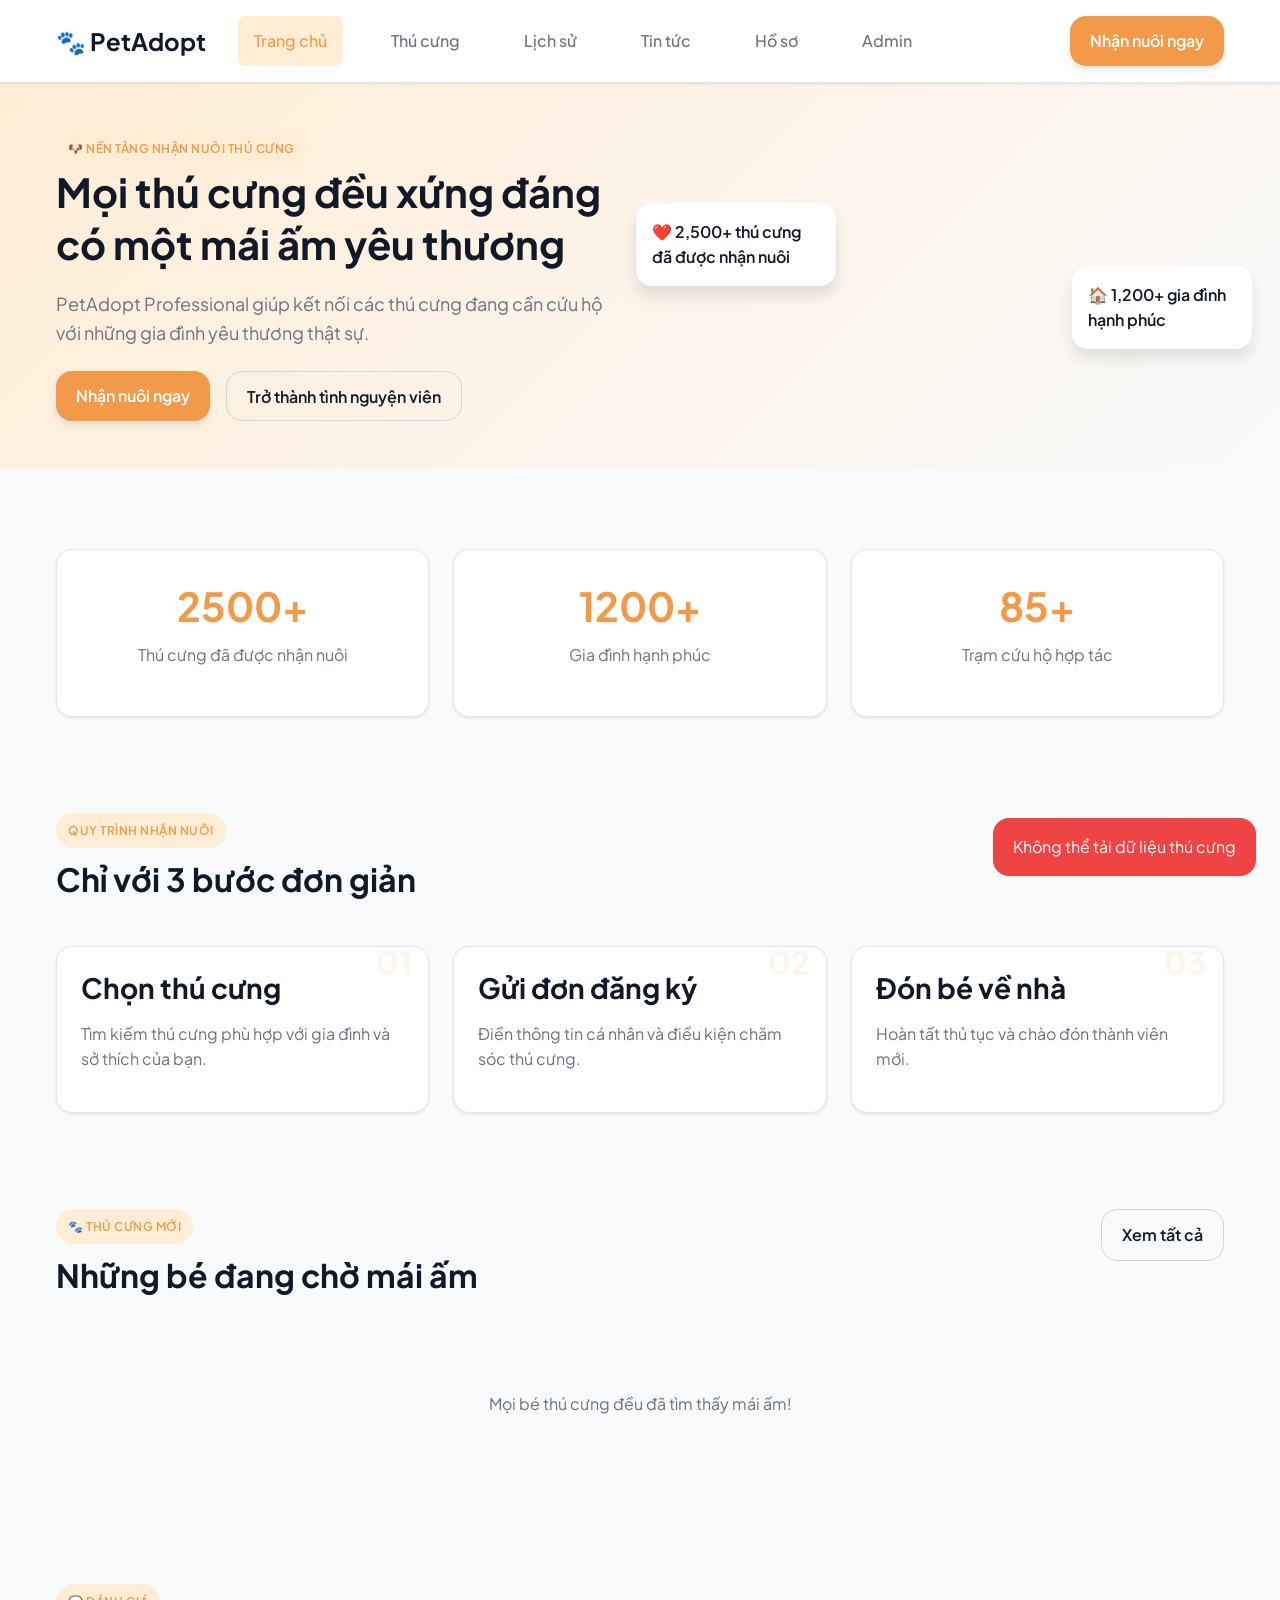
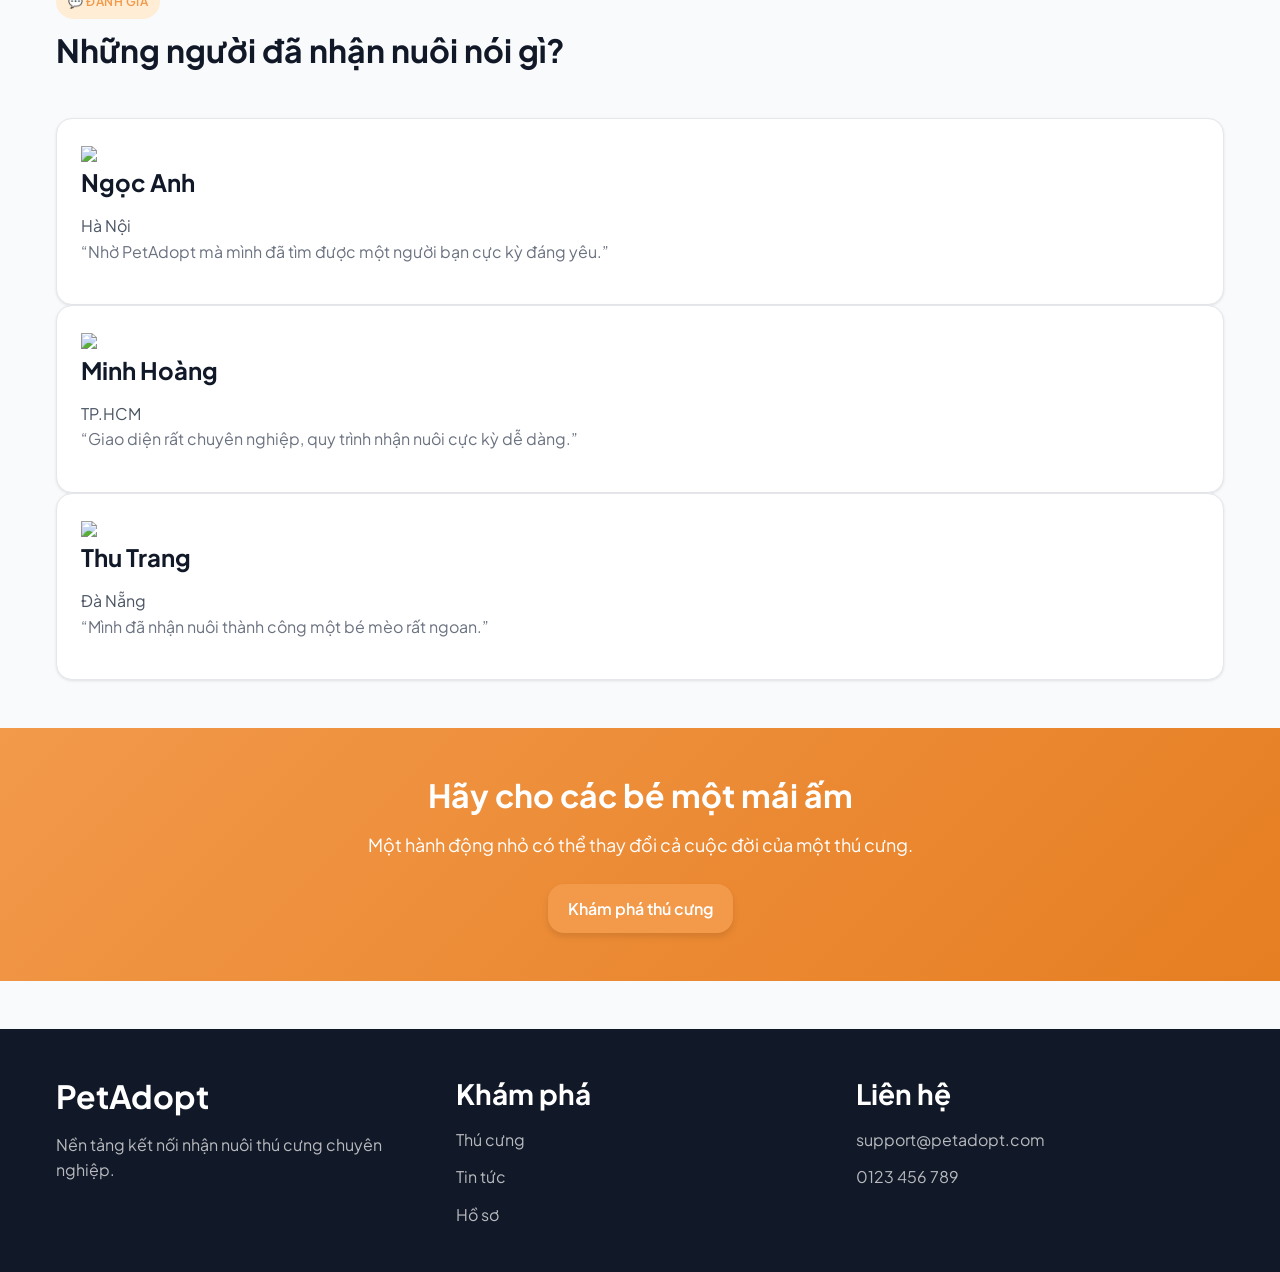
==== index.html @ 985ed557 "Thêm các file HTML và JS mới cho dự án" ====
<!-- index.html -->

<!DOCTYPE html>
<html lang="vi">

<head>

  <meta charset="UTF-8">

  <meta
    name="viewport"
    content="width=device-width, initial-scale=1.0">

  <title>
    PetAdopt Professional
  </title>

  <!-- FONT -->

  <link rel="preconnect"
    href="https://fonts.googleapis.com">

  <link
    href="https://fonts.googleapis.com/css2?family=Plus+Jakarta+Sans:wght@200;300;400;500;600;700;800&display=swap"
    rel="stylesheet">

  <!-- CSS -->

  <link
    rel="stylesheet"
    href="css/style.css">

</head>

<body>

  <!-- NAVBAR -->

  <header class="navbar">

    <div class="container nav-wrapper">

      <!-- LOGO -->

      <a
        href="index.html"
        class="logo">

        🐾 PetAdopt

      </a>

      <!-- MENU -->

      <nav>

        <a
          href="index.html"
          class="active">

          Trang chủ

        </a>

        <a href="pets.html">
          Thú cưng
        </a>

        <a href="history.html">
          Lịch sử
        </a>

        <a href="blog.html">
          Tin tức
        </a>

        <a href="profile.html">
          Hồ sơ
        </a>

        <a href="admin.html">Admin</a>
      </nav>

      <!-- BUTTON -->

      <a
        href="pets.html"
        class="btn btn-primary">

        Nhận nuôi ngay

      </a>

    </div>

  </header>

  <!-- HERO -->

  <section class="hero">

    <div class="container hero-wrapper">

      <!-- LEFT -->

      <div class="hero-content">

        <span class="badge">

          🐶 Nền tảng nhận nuôi thú cưng

        </span>

        <h1>

          Mọi thú cưng đều xứng đáng
          có một mái ấm yêu thương

        </h1>

        <p>

          PetAdopt Professional giúp kết nối
          các thú cưng đang cần cứu hộ
          với những gia đình yêu thương thật sự.

        </p>

        <!-- BUTTONS -->

        <div class="hero-buttons">

          <a
            href="pets.html"
            class="btn btn-primary">

            Nhận nuôi ngay

          </a>

          <button class="btn btn-outline">

            Trở thành tình nguyện viên

          </button>

        </div>

      </div>

      <!-- RIGHT -->

      <div class="hero-image">

        <img
          src="https://images.unsplash.com/photo-1517849845537-4d257902454a">

        <!-- FLOATING CARD -->

        <div class="floating-card float-1">

          ❤️ 2,500+ thú cưng
          đã được nhận nuôi

        </div>

        <div class="floating-card float-2">

          🏠 1,200+ gia đình hạnh phúc

        </div>

      </div>

    </div>

  </section>

  <!-- STATS -->

  <section class="section">

    <div class="container">

      <div class="stats-grid">

        <!-- CARD -->

        <div class="card stat-card">

          <h2>2500+</h2>

          <p>
            Thú cưng đã được nhận nuôi
          </p>

        </div>

        <!-- CARD -->

        <div class="card stat-card">

          <h2>1200+</h2>

          <p>
            Gia đình hạnh phúc
          </p>

        </div>

        <!-- CARD -->

        <div class="card stat-card">

          <h2>85+</h2>

          <p>
            Trạm cứu hộ hợp tác
          </p>

        </div>

      </div>

    </div>

  </section>

  <!-- PROCESS -->

  <section class="section">

    <div class="container">

      <!-- HEADING -->

      <div class="section-heading">

        <div>

          <span class="badge">

            Quy trình nhận nuôi

          </span>

          <h2 class="section-title">

            Chỉ với 3 bước đơn giản

          </h2>

        </div>

      </div>

      <!-- STEPS -->

      <div class="steps-grid">

        <!-- STEP -->

        <div class="card step-card">

          <div class="step-number">

            01

          </div>

          <h3>

            Chọn thú cưng

          </h3>

          <p>

            Tìm kiếm thú cưng phù hợp
            với gia đình và sở thích của bạn.

          </p>

        </div>

        <!-- STEP -->

        <div class="card step-card">

          <div class="step-number">

            02

          </div>

          <h3>

            Gửi đơn đăng ký

          </h3>

          <p>

            Điền thông tin cá nhân và
            điều kiện chăm sóc thú cưng.

          </p>

        </div>

        <!-- STEP -->

        <div class="card step-card">

          <div class="step-number">

            03

          </div>

          <h3>

            Đón bé về nhà

          </h3>

          <p>

            Hoàn tất thủ tục và
            chào đón thành viên mới.

          </p>

        </div>

      </div>

    </div>

  </section>

  <!-- NEW PETS -->

  <section class="section">

    <div class="container">

      <!-- HEADER -->

      <div class="section-heading">

        <div>

          <span class="badge">

            🐾 Thú cưng mới

          </span>

          <h2 class="section-title">

            Những bé đang chờ mái ấm

          </h2>

        </div>

        <a
          href="pets.html"
          class="btn btn-outline">

          Xem tất cả

        </a>

      </div>

      <!-- PETS GRID -->

      <div
        class="pets-grid"
        id="homePets">

        <!-- API RENDER -->

      </div>

    </div>

  </section>

  <!-- TESTIMONIAL -->

  <section class="section">

    <div class="container">

      <!-- TITLE -->

      <div class="section-heading">

        <div>

          <span class="badge">

            💬 Đánh giá

          </span>

          <h2 class="section-title">

            Những người đã nhận nuôi nói gì?

          </h2>

        </div>

      </div>

      <!-- GRID -->

      <div class="testimonial-grid">

        <!-- CARD -->

        <div class="card testimonial-card">

          <div class="testimonial-user">

            <img
              src="https://randomuser.me/api/portraits/women/44.jpg">

            <div>

              <h4>
                Ngọc Anh
              </h4>

              <span>
                Hà Nội
              </span>

            </div>

          </div>

          <p>

            “Nhờ PetAdopt mà mình đã tìm được
            một người bạn cực kỳ đáng yêu.”

          </p>

        </div>

        <!-- CARD -->

        <div class="card testimonial-card">

          <div class="testimonial-user">

            <img
              src="https://randomuser.me/api/portraits/men/31.jpg">

            <div>

              <h4>
                Minh Hoàng
              </h4>

              <span>
                TP.HCM
              </span>

            </div>

          </div>

          <p>

            “Giao diện rất chuyên nghiệp,
            quy trình nhận nuôi cực kỳ dễ dàng.”

          </p>

        </div>

        <!-- CARD -->

        <div class="card testimonial-card">

          <div class="testimonial-user">

            <img
              src="https://randomuser.me/api/portraits/women/68.jpg">

            <div>

              <h4>
                Thu Trang
              </h4>

              <span>
                Đà Nẵng
              </span>

            </div>

          </div>

          <p>

            “Mình đã nhận nuôi thành công
            một bé mèo rất ngoan.”

          </p>

        </div>

      </div>

    </div>

  </section>

  <!-- CTA -->

  <section class="cta-section">

    <div class="container cta-wrapper">

      <h2>

        Hãy cho các bé một mái ấm

      </h2>

      <p>

        Một hành động nhỏ có thể thay đổi
        cả cuộc đời của một thú cưng.

      </p>

      <a
        href="pets.html"
        class="btn btn-primary">

        Khám phá thú cưng

      </a>

    </div>

  </section>

  <!-- FOOTER -->

  <footer class="footer">

    <div class="container footer-grid">

      <!-- ABOUT -->

      <div>

        <h2>
          PetAdopt
        </h2>

        <p>

          Nền tảng kết nối nhận nuôi
          thú cưng chuyên nghiệp.

        </p>

      </div>

      <!-- LINKS -->

      <div>

        <h3>
          Khám phá
        </h3>

        <a href="pets.html">
          Thú cưng
        </a>

        <a href="blog.html">
          Tin tức
        </a>

        <a href="profile.html">
          Hồ sơ
        </a>

      </div>

      <!-- CONTACT -->

      <div>

        <h3>
          Liên hệ
        </h3>

        <p>
          support@petadopt.com
        </p>

        <p>
          0123 456 789
        </p>

      </div>

    </div>

  </footer>

  <!-- TOAST -->

  <div class="toast"></div>

  <!-- ADMIN MODAL -->

  <div
    class="modal"
    id="adminModal">

    <div class="modal-overlay"></div>

    <div class="modal-content small-modal">

      <!-- CLOSE -->

      <button class="modal-close">

        ✕

      </button>

      <h2>

        Đăng nhập quản trị

      </h2>

      <p class="admin-note-text">

        Tài khoản:
        <b>admin</b>

        <br>

        Mật khẩu:
        nhập bất kỳ

      </p>

      <!-- FORM -->

      <form id="adminLoginForm">

        <div class="input-group">

          <label>

            Tài khoản

          </label>

          <input
            type="text"
            id="adminUsername"
            placeholder="Nhập tài khoản">

        </div>

        <div class="input-group">

          <label>

            Mật khẩu

          </label>

          <input
            type="password"
            id="adminPassword"
            placeholder="Nhập mật khẩu">

        </div>

        <button
          type="submit"
          class="btn btn-primary">

          Đăng nhập Admin

        </button>

      </form>

    </div>

  </div>

  <!-- JS -->

  <script src="js/app.js"></script>

</body>

</html>
---- css/style.css ----
/* ================================================
   PETADOPT PROFESSIONAL - COMPLETE CSS
   Design System: "Warm Hearts & Paws"
   ================================================ */

:root {
  /* COLORS */
  --primary: #f2994a;
  --primary-dark: #e67e22;
  --primary-light: #ffedd5;
  --success: #10b981;
  --warning: #f59e0b;
  --danger: #ef4444;
  --dark: #111827;
  --gray-600: #4b5563;
  --gray-500: #6b7280;
  --gray-400: #9ca3af;
  --gray-300: #d1d5db;
  --gray-200: #e5e7eb;
  --gray-100: #f3f4f6;
  --light: #f9fafb;
  --white: #ffffff;

  /* TYPOGRAPHY */
  --font: 'Plus Jakarta Sans', -apple-system, sans-serif;
  --fs-xs: 12px;
  --fs-sm: 14px;
  --fs-base: 16px;
  --fs-lg: 18px;
  --fs-xl: 20px;
  --fs-2xl: 24px;
  --fs-3xl: 28px;
  --fs-4xl: 32px;
  --fs-5xl: 40px;

  /* SPACING */
  --space-xs: 4px;
  --space-sm: 8px;
  --space-md: 12px;
  --space-lg: 16px;
  --space-xl: 20px;
  --space-2xl: 24px;
  --space-3xl: 32px;
  --space-4xl: 40px;
  --space-5xl: 48px;

  /* RADIUS & SHADOW */
  --radius-sm: 8px;
  --radius-md: 12px;
  --radius-lg: 16px;
  --radius-xl: 20px;
  --shadow-sm: 0 1px 3px rgba(0, 0, 0, 0.1);
  --shadow-md: 0 4px 6px rgba(0, 0, 0, 0.1);
  --shadow-lg: 0 10px 15px rgba(0, 0, 0, 0.1);

  /* DURATION */
  --duration-fast: 150ms;
  --duration-base: 300ms;
  --duration-slow: 500ms;
}

* {
  margin: 0;
  padding: 0;
  box-sizing: border-box;
}

html {
  scroll-behavior: smooth;
  -webkit-font-smoothing: antialiased;
}

body {
  font-family: var(--font);
  font-size: var(--fs-base);
  line-height: 1.6;
  color: var(--gray-600);
  background: var(--light);
}

/* ================================================
   CONTAINER & LAYOUT
   ================================================ */

.container {
  width: 100%;
  max-width: 1200px;
  margin: 0 auto;
  padding: 0 var(--space-lg);
}

.section {
  padding: var(--space-5xl) 0;
}

.section.pt-0 {
  padding-top: 0;
}

/* ================================================
   TYPOGRAPHY
   ================================================ */

h1, h2, h3, h4, h5, h6 {
  font-weight: 700;
  line-height: 1.2;
  margin-bottom: var(--space-lg);
  color: var(--dark);
}

h1 { font-size: var(--fs-5xl); }
h2 { font-size: var(--fs-4xl); }
h3 { font-size: var(--fs-3xl); }
h4 { font-size: var(--fs-2xl); }

p {
  margin-bottom: var(--space-lg);
  color: var(--gray-500);
}

a {
  color: var(--primary);
  text-decoration: none;
  transition: color var(--duration-base);
}

a:hover {
  color: var(--primary-dark);
}

/* ================================================
   NAVBAR
   ================================================ */

.navbar {
  position: sticky;
  top: 0;
  background: var(--white);
  border-bottom: 1px solid var(--gray-200);
  padding: var(--space-lg) 0;
  z-index: 100;
  box-shadow: var(--shadow-sm);
}

.nav-wrapper {
  display: flex;
  justify-content: space-between;
  align-items: center;
  gap: var(--space-3xl);
}

.logo {
  font-size: var(--fs-2xl);
  font-weight: 700;
  color: var(--dark);
  cursor: pointer;
  transition: transform var(--duration-base);
}

.logo:hover {
  transform: scale(1.05);
}

.navbar nav {
  display: flex;
  gap: var(--space-3xl);
  flex: 1;
}

.navbar nav a {
  color: var(--gray-500);
  font-weight: 500;
  padding: var(--space-md) var(--space-lg);
  border-radius: var(--radius-sm);
  transition: all var(--duration-base);
}

.navbar nav a:hover,
.navbar nav a.active {
  color: var(--primary);
  background: var(--primary-light);
}

/* ================================================
   BUTTONS
   ================================================ */

.btn {
  display: inline-flex;
  align-items: center;
  justify-content: center;
  gap: var(--space-md);
  padding: var(--space-md) var(--space-xl);
  border: none;
  border-radius: var(--radius-lg);
  font-size: var(--fs-base);
  font-weight: 600;
  cursor: pointer;
  transition: all var(--duration-base);
  font-family: var(--font);
  white-space: nowrap;
  text-decoration: none;
}

.btn-primary {
  background: var(--primary);
  color: var(--white);
  box-shadow: var(--shadow-md);
}

.btn-primary:hover {
  background: var(--primary-dark);
  box-shadow: var(--shadow-lg);
  transform: translateY(-2px);
}

.btn-outline {
  border: 1px solid var(--gray-300);
  color: var(--dark);
  background: transparent;
}

.btn-outline:hover {
  border-color: var(--primary);
  background: var(--primary-light);
  color: var(--primary);
}

.btn:disabled {
  opacity: 0.5;
  cursor: not-allowed;
}

/* ================================================
   BADGE
   ================================================ */

.badge {
  display: inline-block;
  padding: var(--space-sm) var(--space-md);
  background: var(--primary-light);
  color: var(--primary);
  border-radius: 9999px;
  font-size: var(--fs-xs);
  font-weight: 600;
  text-transform: uppercase;
  letter-spacing: 0.5px;
}

/* ================================================
   CARDS
   ================================================ */

.card {
  background: var(--white);
  border-radius: var(--radius-lg);
  padding: var(--space-2xl);
  box-shadow: var(--shadow-sm);
  border: 1px solid var(--gray-200);
  transition: all var(--duration-base);
}

.card:hover {
  box-shadow: var(--shadow-lg);
  transform: translateY(-4px);
}

/* ================================================
   HERO SECTION
   ================================================ */

.hero {
  padding: var(--space-5xl) 0;
  background: linear-gradient(135deg, var(--primary-light) 0%, var(--light) 100%);
}

.hero-wrapper {
  display: grid;
  grid-template-columns: 1fr 1fr;
  gap: var(--space-5xl);
  align-items: center;
}

.hero-content h1 {
  margin-bottom: var(--space-xl);
  line-height: 1.3;
}

.hero-content p {
  font-size: var(--fs-lg);
  margin-bottom: var(--space-2xl);
}

.hero-buttons {
  display: flex;
  gap: var(--space-lg);
  margin-top: var(--space-2xl);
}

.hero-image {
  position: relative;
}

.hero-image img {
  width: 100%;
  border-radius: var(--radius-xl);
  box-shadow: var(--shadow-xl);
  animation: float 3s ease-in-out infinite;
}

@keyframes float {
  0%, 100% { transform: translateY(0); }
  50% { transform: translateY(-20px); }
}

.floating-card {
  position: absolute;
  background: var(--white);
  border-radius: var(--radius-lg);
  padding: var(--space-lg);
  box-shadow: var(--shadow-lg);
  font-weight: 600;
  color: var(--dark);
  animation: float 3s ease-in-out infinite;
}

.float-1 {
  bottom: 10%;
  left: -5%;
  width: 200px;
  animation-delay: 0.5s;
}

.float-2 {
  top: 10%;
  right: -5%;
  width: 180px;
  animation-delay: 1s;
}

/* ================================================
   STATS
   ================================================ */

.stats-grid {
  display: grid;
  grid-template-columns: repeat(auto-fit, minmax(250px, 1fr));
  gap: var(--space-2xl);
  margin-top: var(--space-3xl);
}

.stat-card {
  text-align: center;
  padding: var(--space-3xl);
}

.stat-card h2 {
  font-size: var(--fs-5xl);
  color: var(--primary);
  margin-bottom: var(--space-md);
}

/* ================================================
   SECTION HEADING
   ================================================ */

.section-heading {
  display: flex;
  justify-content: space-between;
  align-items: flex-start;
  margin-bottom: var(--space-3xl);
}

.section-title {
  margin-top: var(--space-md);
}

/* ================================================
   STEPS GRID
   ================================================ */

.steps-grid {
  display: grid;
  grid-template-columns: repeat(auto-fit, minmax(280px, 1fr));
  gap: var(--space-2xl);
  margin-top: var(--space-3xl);
}

.step-card {
  position: relative;
}

.step-number {
  font-size: var(--fs-4xl);
  font-weight: 700;
  color: var(--primary);
  opacity: 0.1;
  position: absolute;
  top: -10px;
  right: var(--space-lg);
  z-index: 0;
}

.step-card h3 {
  position: relative;
  z-index: 1;
  margin-bottom: var(--space-lg);
}

/* ================================================
   PETS GRID
   ================================================ */

.pets-grid {
  display: grid;
  grid-template-columns: repeat(auto-fill, minmax(250px, 1fr));
  gap: var(--space-2xl);
  margin-top: var(--space-3xl);
}

.pet-card {
  overflow: hidden;
  cursor: pointer;
  display: flex;
  flex-direction: column;
}

.pet-image {
  width: 100%;
  height: 250px;
  overflow: hidden;
  border-radius: var(--radius-lg) var(--radius-lg) 0 0;
}

.pet-image img {
  width: 100%;
  height: 100%;
  object-fit: cover;
  transition: transform var(--duration-base);
}

.pet-card:hover .pet-image img {
  transform: scale(1.1);
}

.pet-content {
  padding: var(--space-xl);
  flex: 1;
  display: flex;
  flex-direction: column;
  justify-content: space-between;
}

.pet-content h3 {
  margin: 0 0 var(--space-lg);
}

.pet-meta {
  display: flex;
  gap: var(--space-lg);
  font-size: var(--fs-sm);
  color: var(--gray-500);
  margin: var(--space-lg) 0;
  flex-wrap: wrap;
}

.pet-status {
  display: inline-block;
  padding: var(--space-sm) var(--space-md);
  background: var(--primary-light);
  color: var(--primary);
  border-radius: 9999px;
  font-size: var(--fs-xs);
  font-weight: 600;
  white-space: nowrap;
}

/* ================================================
   FORMS
   ================================================ */

.input-group {
  margin-bottom: var(--space-xl);
}

.input-group label {
  display: block;
  margin-bottom: var(--space-md);
  font-weight: 600;
  color: var(--dark);
  font-size: var(--fs-sm);
}

input[type="text"],
input[type="email"],
input[type="password"],
input[type="tel"],
input[type="date"],
textarea,
select {
  width: 100%;
  padding: var(--space-md) var(--space-lg);
  border: 2px solid var(--gray-300);
  border-radius: var(--radius-md);
  font-family: var(--font);
  font-size: var(--fs-base);
  background: var(--white);
  color: var(--dark);
  transition: all var(--duration-base);
}

input[type="text"]:focus,
input[type="email"]:focus,
input[type="password"]:focus,
input[type="tel"]:focus,
input[type="date"]:focus,
textarea:focus,
select:focus {
  outline: none;
  border-color: var(--primary);
  box-shadow: 0 0 0 3px rgba(242, 153, 74, 0.1);
}

textarea {
  resize: vertical;
  min-height: 120px;
}

/* ================================================
   STATUS
   ================================================ */

.status {
  display: inline-block;
  padding: var(--space-sm) var(--space-lg);
  border-radius: 9999px;
  font-size: var(--fs-xs);
  font-weight: 600;
  text-align: center;
}

.status.pending {
  background: #fef3c7;
  color: #92400e;
}

.status.approved {
  background: #d1fae5;
  color: #065f46;
}

.status.rejected {
  background: #fee2e2;
  color: #7f1d1d;
}

/* ================================================
   MODAL
   ================================================ */

.modal {
  display: none;
  position: fixed;
  inset: 0;
  z-index: 1000;
}

.modal.active {
  display: flex;
}

.modal-overlay {
  position: fixed;
  inset: 0;
  background: rgba(0, 0, 0, 0.6);
  backdrop-filter: blur(4px);
  z-index: 1000;
}

.modal-content {
  position: relative;
  background: var(--white);
  border-radius: var(--radius-xl);
  z-index: 1001;
  max-height: 90vh;
  overflow-y: auto;
  margin: auto;
  animation: slideUp var(--duration-base);
}

.modal-content.small-modal {
  width: 100%;
  max-width: 500px;
  padding: var(--space-2xl);
}

.pet-modal {
  width: 100%;
  max-width: 800px;
  padding: var(--space-2xl);
}

.modal-close {
  position: absolute;
  top: var(--space-lg);
  right: var(--space-lg);
  width: 40px;
  height: 40px;
  border: none;
  background: var(--gray-100);
  border-radius: 50%;
  cursor: pointer;
  display: flex;
  align-items: center;
  justify-content: center;
  font-size: var(--fs-lg);
  transition: all var(--duration-base);
  z-index: 10;
}

.modal-close:hover {
  background: var(--gray-300);
  transform: rotate(90deg);
}

@keyframes slideUp {
  from {
    transform: translateY(20px);
    opacity: 0;
  }
  to {
    transform: translateY(0);
    opacity: 1;
  }
}

/* ================================================
   PET MODAL
   ================================================ */

.pet-modal-grid {
  display: grid;
  grid-template-columns: 1fr 1fr;
  gap: var(--space-2xl);
}

.pet-modal-image {
  border-radius: var(--radius-lg);
  overflow: hidden;
}

.pet-modal-image img {
  width: 100%;
  height: 100%;
  object-fit: cover;
}

.pet-modal-info h2 {
  margin-bottom: var(--space-lg);
}

.pet-description {
  margin: var(--space-xl) 0;
}

.pet-tags {
  display: flex;
  flex-wrap: wrap;
  gap: var(--space-md);
  margin: var(--space-xl) 0;
}

.pet-tags span {
  padding: var(--space-sm) var(--space-lg);
  background: var(--primary-light);
  color: var(--primary);
  border-radius: 9999px;
  font-size: var(--fs-sm);
  font-weight: 600;
}

.pet-health {
  margin: var(--space-xl) 0;
}

.pet-health ul {
  list-style: none;
  padding: 0;
}

.pet-health li {
  padding: var(--space-md) 0;
  color: var(--gray-500);
}

.pet-modal-actions {
  display: flex;
  gap: var(--space-lg);
  margin-top: var(--space-2xl);
}

/* ================================================
   TOAST
   ================================================ */

.toast {
  position: fixed;
  bottom: var(--space-2xl);
  right: var(--space-2xl);
  background: var(--dark);
  color: var(--white);
  padding: var(--space-lg) var(--space-xl);
  border-radius: var(--radius-lg);
  box-shadow: var(--shadow-xl);
  z-index: 1300;
  opacity: 0;
  transform: translateX(400px);
  transition: all var(--duration-base);
  max-width: 300px;
}

.toast.show {
  opacity: 1;
  transform: translateX(0);
}

/* ================================================
   FOOTER
   ================================================ */

.footer {
  background: var(--dark);
  color: var(--white);
  padding: var(--space-5xl) 0 var(--space-3xl);
  margin-top: var(--space-5xl);
}

.footer-grid {
  display: grid;
  grid-template-columns: repeat(auto-fit, minmax(250px, 1fr));
  gap: var(--space-3xl);
}

.footer h2,
.footer h3 {
  color: var(--white);
  margin-bottom: var(--space-lg);
}

.footer p {
  color: rgba(255, 255, 255, 0.7);
  margin-bottom: var(--space-md);
}

.footer a {
  color: rgba(255, 255, 255, 0.7);
  display: block;
  margin-bottom: var(--space-md);
}

.footer a:hover {
  color: var(--primary);
}

/* ================================================
   PAGE HEADER
   ================================================ */

.page-header {
  background: linear-gradient(135deg, var(--primary-light) 0%, var(--light) 100%);
  padding: var(--space-5xl) 0;
  text-align: center;
}

.page-header h1 {
  color: var(--dark);
  margin-bottom: var(--space-lg);
}

.page-header p {
  font-size: var(--fs-lg);
  color: var(--gray-500);
}

/* ================================================
   FILTER BAR
   ================================================ */

.filter-bar {
  display: grid;
  grid-template-columns: repeat(auto-fit, minmax(200px, 1fr));
  gap: var(--space-lg);
  padding: var(--space-2xl);
  background: var(--white);
  border-radius: var(--radius-lg);
  margin-bottom: var(--space-3xl);
  box-shadow: var(--shadow-sm);
}

/* ================================================
   ADOPTION FORM
   ================================================ */

.adoption-wrapper {
  display: grid;
  grid-template-columns: 2fr 1fr;
  gap: var(--space-3xl);
}

.adoption-form {
  width: 100%;
}

.form-step {
  display: none;
}

.form-step.active {
  display: block;
  animation: slideUp var(--duration-base);
}

.form-step h2 {
  margin-bottom: var(--space-2xl);
  color: var(--dark);
}

.step-actions {
  display: flex;
  gap: var(--space-lg);
  justify-content: space-between;
  margin-top: var(--space-2xl);
}

/* PROGRESS BAR */
.progress-wrapper {
  margin-bottom: var(--space-3xl);
}

.progress-bar {
  width: 100%;
  height: 4px;
  background: var(--gray-300);
  border-radius: 9999px;
  overflow: hidden;
  margin-bottom: var(--space-xl);
}

.progress-fill {
  height: 100%;
  background: var(--primary);
  width: 33.33%;
  transition: width var(--duration-slow);
}

.progress-steps {
  display: flex;
  justify-content: space-between;
}

.step {
  text-align: center;
  flex: 1;
}

.step span {
  display: inline-flex;
  align-items: center;
  justify-content: center;
  width: 40px;
  height: 40px;
  border-radius: 50%;
  background: var(--gray-300);
  color: var(--gray-500);
  font-weight: 700;
  margin-bottom: var(--space-md);
  transition: all var(--duration-base);
}

.step.active span {
  background: var(--primary);
  color: var(--white);
  box-shadow: 0 0 0 6px rgba(242, 153, 74, 0.1);
}

.step p {
  margin: 0;
  font-size: var(--fs-sm);
  color: var(--gray-500);
}

/* ================================================
   ADOPTION RIGHT
   ================================================ */

.adoption-right {
  display: flex;
  flex-direction: column;
  gap: var(--space-2xl);
  height: fit-content;
  position: sticky;
  top: 100px;
}

.adopt-pet-card img {
  width: 100%;
  border-radius: var(--radius-lg);
  margin-bottom: var(--space-lg);
}

.adoption-info-card ul {
  list-style: none;
  padding: 0;
}

.adoption-info-card li {
  padding: var(--space-md) 0;
  color: var(--gray-500);
  border-bottom: 1px solid var(--gray-300);
}

.adoption-info-card li:last-child {
  border-bottom: none;
}

/* ================================================
   TIMELINE
   ================================================ */

.timeline {
  position: relative;
  padding: var(--space-2xl) 0;
}

.timeline::before {
  content: '';
  position: absolute;
  left: 15px;
  top: 0;
  bottom: 0;
  width: 2px;
  background: var(--gray-300);
}

.timeline-item {
  position: relative;
  margin-bottom: var(--space-2xl);
  padding-left: var(--space-4xl);
}

.timeline-dot {
  position: absolute;
  left: 0;
  top: 2px;
  width: 32px;
  height: 32px;
  border-radius: 50%;
  background: var(--white);
  border: 3px solid var(--gray-300);
  transition: all var(--duration-base);
}

.timeline-item.active .timeline-dot {
  border-color: var(--primary);
  background: var(--primary);
  box-shadow: 0 0 0 6px rgba(242, 153, 74, 0.1);
}

.timeline-item h4 {
  margin-bottom: var(--space-sm);
}

.timeline-item p {
  color: var(--gray-500);
  margin: 0;
}

/* ================================================
   CTA SECTION
   ================================================ */

.cta-section {
  background: linear-gradient(135deg, var(--primary) 0%, var(--primary-dark) 100%);
  padding: var(--space-5xl) 0;
  text-align: center;
  color: var(--white);
}

.cta-wrapper h2,
.cta-wrapper p {
  color: var(--white);
}

.cta-wrapper p {
  font-size: var(--fs-lg);
  margin-bottom: var(--space-2xl);
}

/* ================================================
   BLOG
   ================================================ */

.blog-hero {
  background: linear-gradient(135deg, var(--primary-light) 0%, var(--light) 100%);
  padding: var(--space-5xl) 0;
  text-align: center;
}

.blog-hero h1 {
  color: var(--dark);
  margin-bottom: var(--space-lg);
}

.blog-layout {
  display: grid;
  grid-template-columns: 2.5fr 1fr;
  gap: var(--space-3xl);
}

.featured-article {
  display: grid;
  grid-template-columns: 1fr 1fr;
  gap: var(--space-2xl);
  margin-bottom: var(--space-3xl);
  background: var(--white);
  border-radius: var(--radius-lg);
  overflow: hidden;
  box-shadow: var(--shadow-sm);
}

.featured-article img {
  width: 100%;
  height: 100%;
  object-fit: cover;
}

.featured-content {
  padding: var(--space-2xl);
  display: flex;
  flex-direction: column;
  justify-content: center;
}

.featured-content h2 {
  margin-bottom: var(--space-lg);
}

.featured-content p {
  margin-bottom: var(--space-xl);
}

.blog-grid {
  display: grid;
  grid-template-columns: repeat(auto-fill, minmax(280px, 1fr));
  gap: var(--space-2xl);
}

.blog-card {
  overflow: hidden;
  display: flex;
  flex-direction: column;
}

.blog-card img {
  width: 100%;
  height: 200px;
  object-fit: cover;
  transition: transform var(--duration-base);
}

.blog-card:hover img {
  transform: scale(1.05);
}

.blog-card-content {
  padding: var(--space-xl);
  flex: 1;
  display: flex;
  flex-direction: column;
}

.blog-category {
  display: inline-block;
  padding: var(--space-sm) var(--space-lg);
  background: var(--primary-light);
  color: var(--primary);
  border-radius: 9999px;
  font-size: var(--fs-xs);
  font-weight: 600;
  margin-bottom: var(--space-md);
  width: fit-content;
}

.blog-card h3 {
  margin-bottom: var(--space-lg);
}

.blog-meta {
  display: flex;
  gap: var(--space-lg);
  font-size: var(--fs-xs);
  color: var(--gray-500);
  margin-top: auto;
  padding-top: var(--space-lg);
  border-top: 1px solid var(--gray-300);
}

.blog-sidebar {
  display: flex;
  flex-direction: column;
  gap: var(--space-2xl);
  height: fit-content;
  position: sticky;
  top: 100px;
}

.sidebar-card {
  margin-bottom: 0;
}

.sidebar-list {
  list-style: none;
  padding: 0;
}

.sidebar-list li {
  padding: var(--space-lg) 0;
  border-bottom: 1px solid var(--gray-300);
  color: var(--gray-500);
  transition: color var(--duration-base);
  cursor: pointer;
}

.sidebar-list li:hover {
  color: var(--primary);
}

.sidebar-list li:last-child {
  border-bottom: none;
}

.trending-list {
  display: flex;
  flex-direction: column;
  gap: var(--space-lg);
}

.trending-item {
  display: flex;
  gap: var(--space-lg);
  align-items: flex-start;
}

.trending-item img {
  width: 80px;
  height: 80px;
  border-radius: var(--radius-md);
  object-fit: cover;
}

.trending-item h4 {
  margin: 0 0 var(--space-sm);
}

.trending-item span {
  font-size: var(--fs-xs);
  color: var(--gray-500);
}

.newsletter-card {
  background: var(--primary-light);
}

.newsletter-card input {
  margin: var(--space-lg) 0;
}

.newsletter-card button {
  width: 100%;
}

/* ================================================
   PROFILE
   ================================================ */

.profile-header {
  background: linear-gradient(135deg, var(--primary-light) 0%, var(--light) 100%);
  padding-bottom: var(--space-3xl);
}

.profile-banner {
  width: 100%;
  height: 200px;
  background: linear-gradient(135deg, var(--primary) 0%, var(--primary-dark) 100%);
  border-radius: var(--radius-lg);
  margin-bottom: calc(-var(--space-4xl) / 2);
}

.profile-top {
  position: relative;
  padding-top: var(--space-2xl);
  display: flex;
  gap: var(--space-3xl);
  align-items: flex-end;
}

.profile-avatar {
  width: 140px;
  height: 140px;
  border-radius: 50%;
  border: 5px solid var(--white);
  overflow: hidden;
  box-shadow: var(--shadow-lg);
  flex-shrink: 0;
}

.profile-avatar img {
  width: 100%;
  height: 100%;
  object-fit: cover;
}

.profile-info h1 {
  margin-bottom: var(--space-md);
}

.profile-tags {
  display: flex;
  gap: var(--space-lg);
  flex-wrap: wrap;
}

.profile-tags span {
  padding: var(--space-sm) var(--space-lg);
  background: var(--white);
  border-radius: 9999px;
  font-size: var(--fs-sm);
  color: var(--primary);
  font-weight: 600;
}

.profile-grid {
  display: grid;
  grid-template-columns: 2fr 1fr;
  gap: var(--space-3xl);
}

.profile-card {
  margin-bottom: var(--space-2xl);
}

.card-header {
  display: flex;
  justify-content: space-between;
  align-items: center;
  margin-bottom: var(--space-xl);
  padding-bottom: var(--space-xl);
  border-bottom: 1px solid var(--gray-300);
}

.card-header h2 {
  margin: 0;
}

.profile-details {
  display: grid;
  grid-template-columns: 1fr 1fr;
  gap: var(--space-2xl);
}

.profile-details div span {
  display: block;
  color: var(--gray-500);
  font-size: var(--fs-sm);
  margin-bottom: var(--space-sm);
  font-weight: 600;
}

.profile-details div p {
  color: var(--dark);
  margin: 0;
}

.favorite-grid {
  display: flex;
  flex-direction: column;
  gap: var(--space-lg);
}

.favorite-item {
  display: flex;
  gap: var(--space-lg);
  align-items: center;
}

.favorite-item img {
  width: 80px;
  height: 80px;
  border-radius: var(--radius-md);
  object-fit: cover;
}

.favorite-item h4 {
  margin: 0 0 var(--space-sm);
}

.favorite-item p {
  margin: 0;
  color: var(--gray-500);
  font-size: var(--fs-sm);
}

.history-mini-list {
  display: flex;
  flex-direction: column;
  gap: var(--space-lg);
}

.history-mini-item {
  display: flex;
  justify-content: space-between;
  align-items: center;
  padding: var(--space-lg);
  background: var(--gray-100);
  border-radius: var(--radius-md);
}

.setting-item {
  display: flex;
  justify-content: space-between;
  align-items: center;
  padding: var(--space-xl) 0;
  border-bottom: 1px solid var(--gray-300);
}

.setting-item:last-child {
  border-bottom: none;
}

.setting-item h4 {
  margin: 0 0 var(--space-sm);
}

.setting-item p {
  margin: 0;
  color: var(--gray-500);
  font-size: var(--fs-sm);
}

.switch {
  position: relative;
  width: 50px;
  height: 26px;
}

.switch input {
  display: none;
}

.slider {
  position: absolute;
  cursor: pointer;
  top: 0;
  left: 0;
  right: 0;
  bottom: 0;
  background-color: var(--gray-300);
  transition: all var(--duration-base);
  border-radius: 9999px;
}

.slider:before {
  position: absolute;
  content: "";
  height: 20px;
  width: 20px;
  left: 3px;
  bottom: 3px;
  background-color: var(--white);
  transition: all var(--duration-base);
  border-radius: 50%;
}

input:checked + .slider {
  background-color: var(--primary);
}

input:checked + .slider:before {
  transform: translateX(24px);
}

.stats-card h2 {
  margin-bottom: var(--space-2xl);
}

.stats-mini-grid {
  display: grid;
  grid-template-columns: repeat(3, 1fr);
  gap: var(--space-lg);
}

.stats-mini-grid div {
  text-align: center;
}

.stats-mini-grid h3 {
  margin-bottom: var(--space-md);
  color: var(--primary);
}

.stats-mini-grid p {
  margin: 0;
  color: var(--gray-500);
  font-size: var(--fs-sm);
}

/* ================================================
   HISTORY
   ================================================ */

.history-grid {
  display: grid;
  grid-template-columns: repeat(auto-fill, minmax(300px, 1fr));
  gap: var(--space-2xl);
  margin-bottom: var(--space-3xl);
}

.history-card {
  border-left: 4px solid var(--gray-300);
  transition: all var(--duration-base);
}

.history-card.pending {
  border-left-color: var(--warning);
}

.history-card.approved {
  border-left-color: var(--success);
}

.history-card.rejected {
  border-left-color: var(--danger);
}

.history-top {
  display: flex;
  gap: var(--space-lg);
  margin-bottom: var(--space-lg);
}

.history-top img {
  width: 80px;
  height: 80px;
  border-radius: var(--radius-md);
  object-fit: cover;
}

.history-top h3 {
  margin: 0 0 var(--space-sm);
}

.history-top p {
  margin: 0;
  color: var(--gray-500);
}

.history-info {
  margin: var(--space-lg) 0;
  padding: var(--space-lg) 0;
  border-top: 1px solid var(--gray-300);
  border-bottom: 1px solid var(--gray-300);
}

.history-info p {
  margin: var(--space-md) 0;
  color: var(--gray-500);
  font-size: var(--fs-sm);
}

/* ================================================
   EMPTY STATE
   ================================================ */

.empty-state {
  text-align: center;
  padding: var(--space-5xl) var(--space-2xl);
}

.empty-state img {
  width: 120px;
  height: 120px;
  margin-bottom: var(--space-2xl);
  opacity: 0.5;
}

.empty-state h3 {
  margin-bottom: var(--space-md);
  color: var(--dark);
}

.empty-state p {
  margin-bottom: var(--space-2xl);
  color: var(--gray-500);
}

/* ================================================
   SUMMARY BOX
   ================================================ */

.summary-box {
  padding: var(--space-2xl);
  background: var(--gray-100);
  border-radius: var(--radius-lg);
  margin-bottom: var(--space-2xl);
}

.summary-box h3 {
  margin-top: 0;
}

.summary-box p {
  margin: var(--space-md) 0;
  color: var(--gray-600);
}

.confirm-note {
  padding: var(--space-2xl);
  background: var(--primary-light);
  border-radius: var(--radius-lg);
  margin-bottom: var(--space-2xl);
}

.confirm-note p {
  margin: 0;
  color: var(--gray-600);
}

.success-modal {
  max-width: 400px;
  padding: var(--space-3xl);
  text-align: center;
}

.success-icon {
  font-size: 60px;
  margin-bottom: var(--space-lg);
}

.success-modal h2 {
  margin-bottom: var(--space-lg);
}

.success-modal p {
  margin-bottom: var(--space-2xl);
}

.success-modal .btn {
  width: 100%;
}

/* ================================================
   UTILITY CLASSES
   ================================================ */

.load-more-wrapper {
  text-align: center;
  margin-top: var(--space-3xl);
}

.hidden {
  display: none !important;
}

.admin-note-text {
  font-size: var(--fs-sm);
  color: var(--gray-500);
  margin-bottom: var(--space-xl);
}

/* ================================================
   RESPONSIVE DESIGN
   ================================================ */

@media (max-width: 1024px) {
  .adoption-wrapper,
  .detail-grid,
  .blog-layout,
  .profile-grid,
  .hero-wrapper {
    grid-template-columns: 1fr;
  }

  .adoption-right,
  .blog-sidebar,
  .profile-right {
    position: static;
  }

  .pets-grid {
    grid-template-columns: repeat(auto-fill, minmax(200px, 1fr));
  }

  .nav-wrapper {
    gap: var(--space-2xl);
  }

  .navbar nav {
    gap: var(--space-xl);
  }
}

@media (max-width: 768px) {
  .container {
    padding: 0 var(--space-md);
  }

  h1 { font-size: var(--fs-4xl); }
  h2 { font-size: var(--fs-3xl); }
  h3 { font-size: var(--fs-2xl); }

  .section {
    padding: var(--space-3xl) 0;
  }

  .hero-wrapper {
    grid-template-columns: 1fr;
  }

  .hero-image {
    order: -1;
  }

  .hero-buttons {
    flex-direction: column;
  }

  .pets-grid {
    grid-template-columns: repeat(auto-fill, minmax(160px, 1fr));
    gap: var(--space-lg);
  }

  .stat-card {
    padding: var(--space-xl);
  }

  .navbar {
    padding: var(--space-md) 0;
  }

  .nav-wrapper {
    flex-wrap: wrap;
    gap: var(--space-lg);
  }

  .navbar nav {
    order: 3;
    width: 100%;
    flex-direction: column;
    gap: var(--space-md);
  }

  .navbar nav a {
    padding: var(--space-md);
  }

  .filter-bar {
    grid-template-columns: 1fr;
    gap: var(--space-md);
  }

  .featured-article {
    grid-template-columns: 1fr;
  }

  .blog-grid {
    grid-template-columns: 1fr;
  }

  .profile-top {
    flex-direction: column;
    align-items: center;
    text-align: center;
  }

  .profile-details {
    grid-template-columns: 1fr;
  }

  .step-actions,
  .hero-buttons {
    flex-direction: column;
  }

  .floating-card {
    display: none;
  }

  .modal-content {
    width: 90vw;
    max-height: 85vh;
    padding: var(--space-xl);
  }

  .footer-grid {
    grid-template-columns: 1fr;
    gap: var(--space-2xl);
  }

  .pet-modal-grid {
    grid-template-columns: 1fr;
  }

  .history-grid {
    grid-template-columns: 1fr;
  }
}

@media (max-width: 480px) {
  .nav-wrapper {
    gap: var(--space-md);
  }

  .logo {
    font-size: var(--fs-lg);
  }

  .navbar nav {
    gap: var(--space-sm);
  }

  .pets-grid {
    grid-template-columns: repeat(2, 1fr);
    gap: var(--space-md);
  }

  .pet-image {
    height: 150px;
  }

  .pet-content {
    padding: var(--space-md);
  }

  .filter-bar {
    gap: var(--space-sm);
  }

  .btn {
    padding: var(--space-sm) var(--space-lg);
    font-size: var(--fs-sm);
  }

  .card {
    padding: var(--space-lg);
  }

  .section-heading {
    flex-direction: column;
    gap: var(--space-lg);
  }

  h1 { font-size: var(--fs-3xl); }
  h2 { font-size: var(--fs-2xl); }

  .profile-avatar {
    width: 100px;
    height: 100px;
  }
}
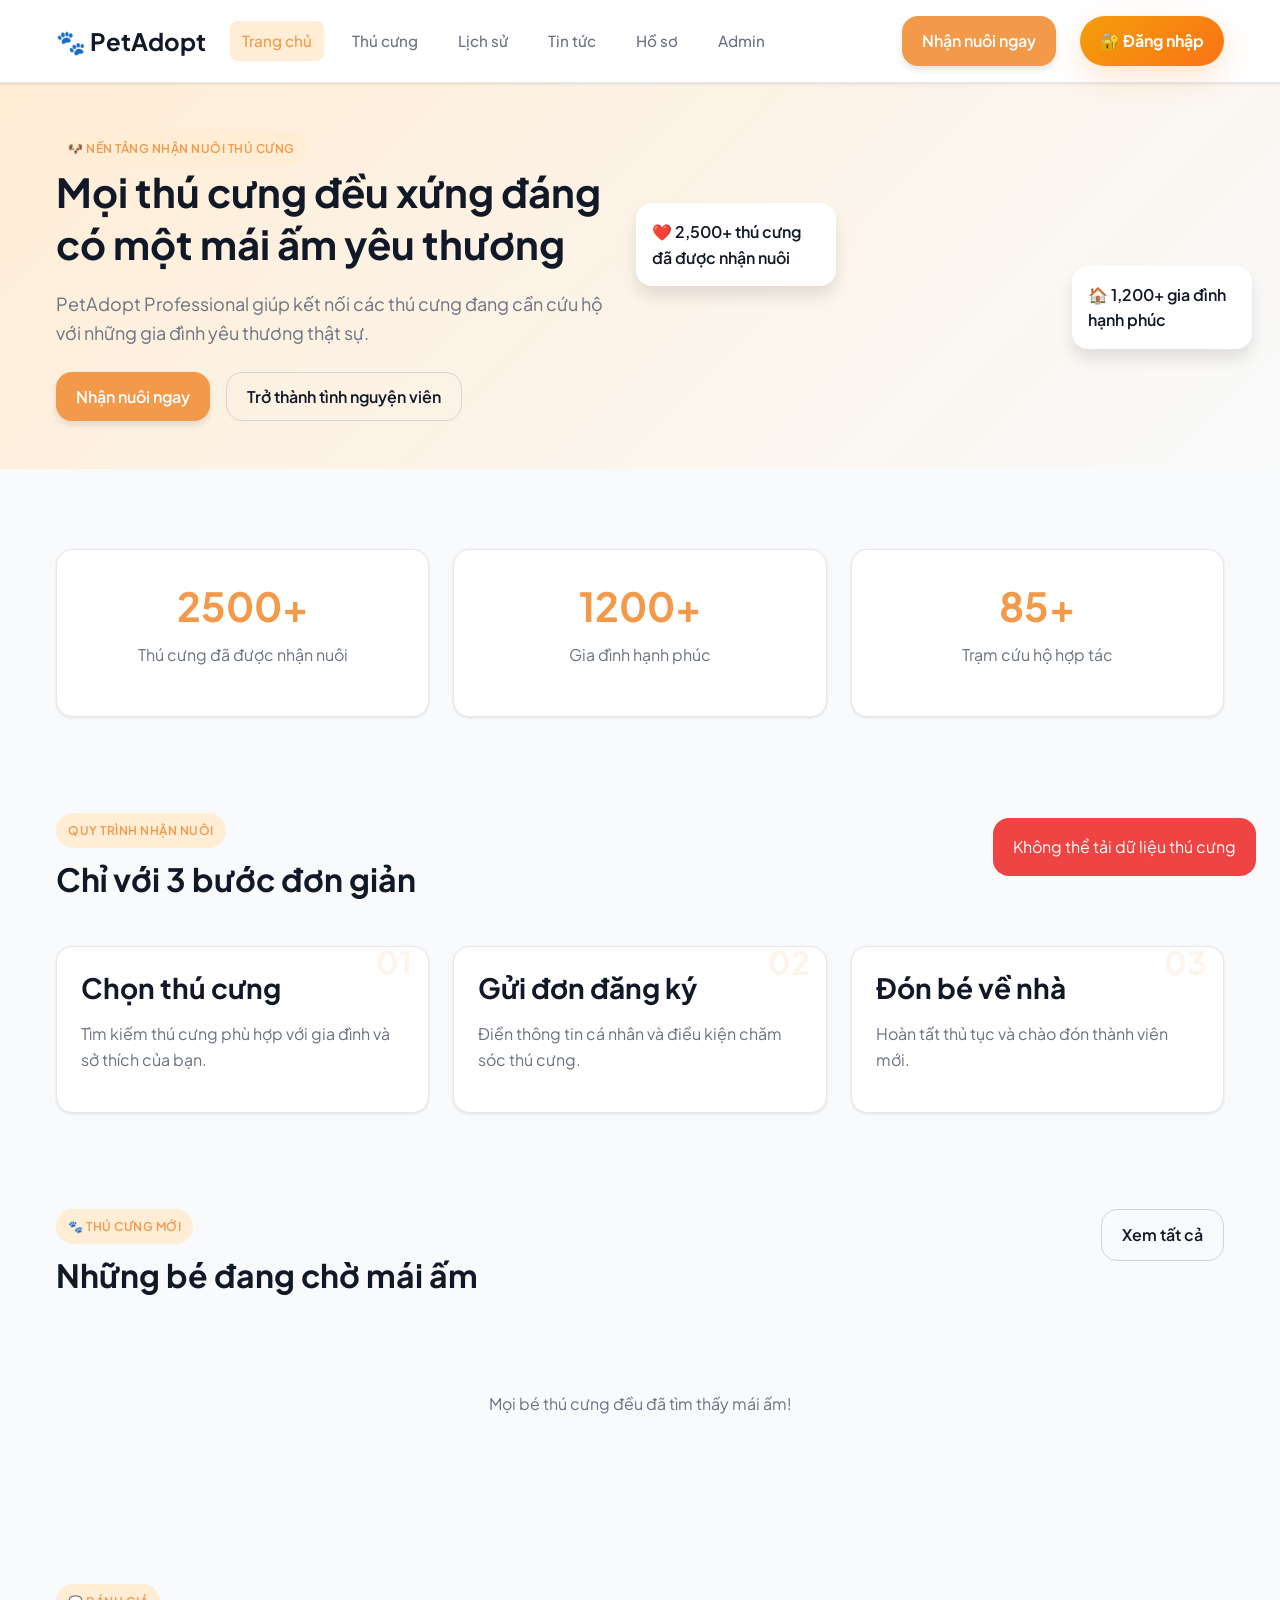
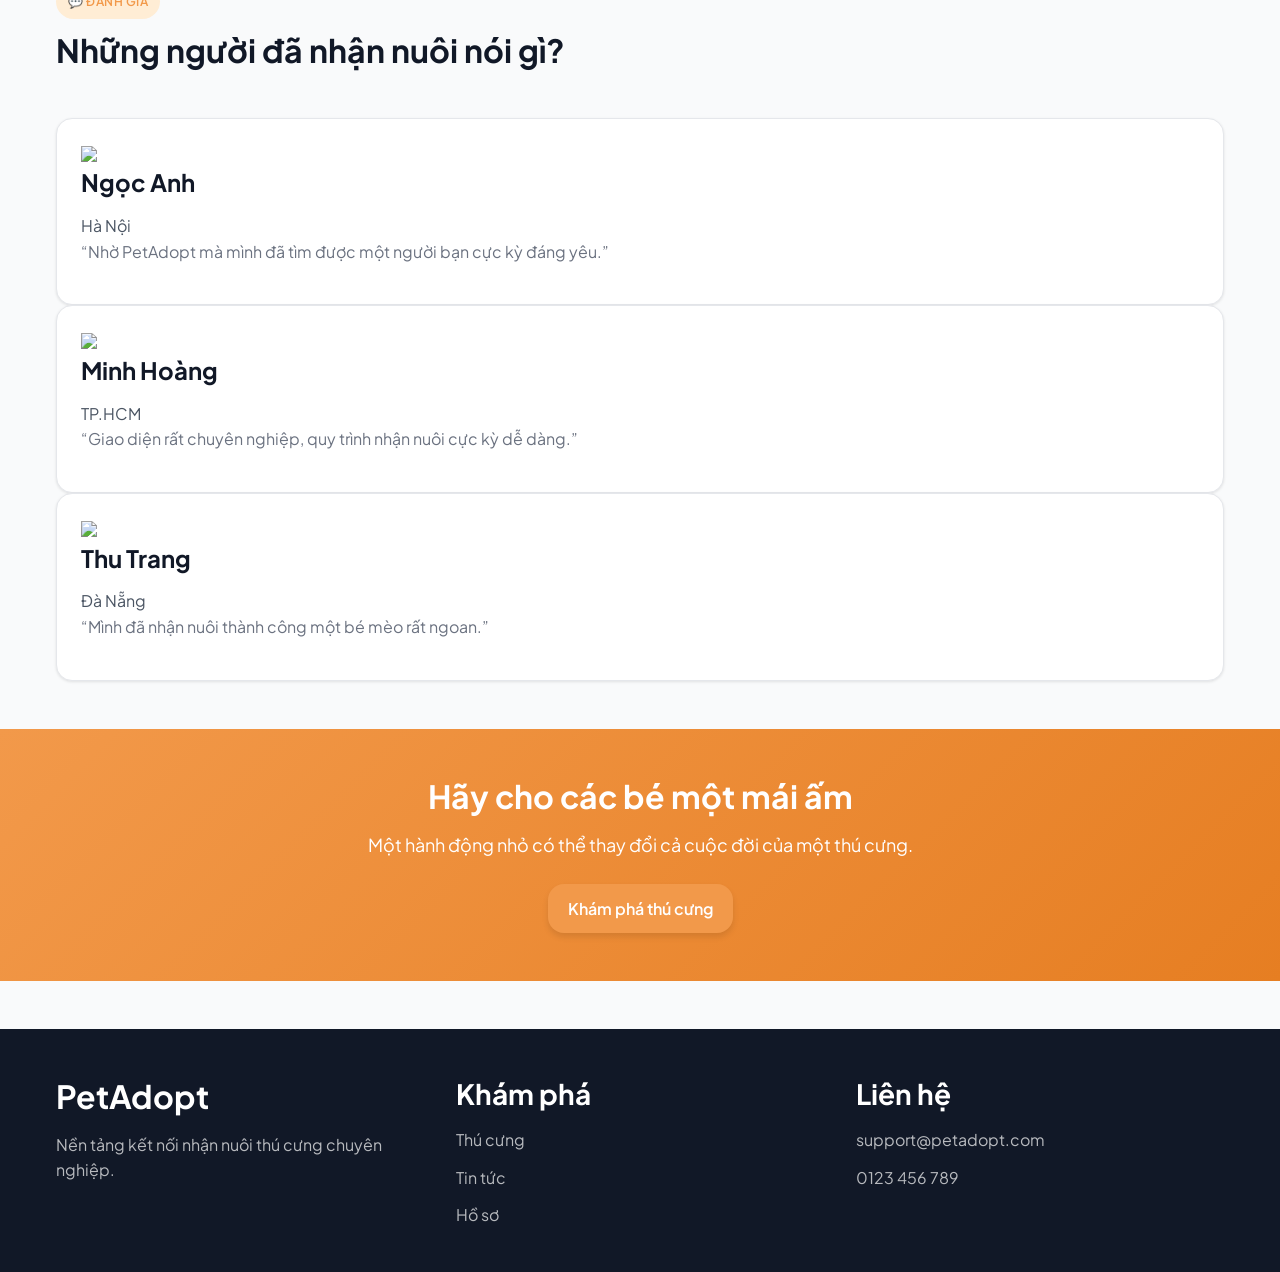
==== commit 395f8f74: "Mô tả nội dung bạn vừa thay đổi ở đây" ====
--- a/index.html
+++ b/index.html
@@ -1,718 +1,383 @@
 <!-- index.html -->
 
-<!DOCTYPE html>
+<!doctype html>
 <html lang="vi">
-
-<head>
-
-  <meta charset="UTF-8">
-
-  <meta
-    name="viewport"
-    content="width=device-width, initial-scale=1.0">
-
-  <title>
-    PetAdopt Professional
-  </title>
-
-  <!-- FONT -->
-
-  <link rel="preconnect"
-    href="https://fonts.googleapis.com">
-
-  <link
-    href="https://fonts.googleapis.com/css2?family=Plus+Jakarta+Sans:wght@200;300;400;500;600;700;800&display=swap"
-    rel="stylesheet">
-
-  <!-- CSS -->
-
-  <link
-    rel="stylesheet"
-    href="css/style.css">
-
-</head>
-
-<body>
-
-  <!-- NAVBAR -->
-
-  <header class="navbar">
-
-    <div class="container nav-wrapper">
-
-      <!-- LOGO -->
-
-      <a
-        href="index.html"
-        class="logo">
-
-        🐾 PetAdopt
-
-      </a>
-
-      <!-- MENU -->
-
-      <nav>
-
-        <a
-          href="index.html"
-          class="active">
-
-          Trang chủ
-
-        </a>
-
-        <a href="pets.html">
-          Thú cưng
-        </a>
-
-        <a href="history.html">
-          Lịch sử
-        </a>
-
-        <a href="blog.html">
-          Tin tức
-        </a>
-
-        <a href="profile.html">
-          Hồ sơ
-        </a>
-
-        <a href="admin.html">Admin</a>
-      </nav>
-
-      <!-- BUTTON -->
-
-      <a
-        href="pets.html"
-        class="btn btn-primary">
-
-        Nhận nuôi ngay
-
-      </a>
-
+  <head>
+    <meta charset="UTF-8" />
+
+    <meta name="viewport" content="width=device-width, initial-scale=1.0" />
+
+    <title>PetAdopt Professional</title>
+
+    <!-- FONT -->
+
+    <link rel="preconnect" href="https://fonts.googleapis.com" />
+
+    <link
+      href="https://fonts.googleapis.com/css2?family=Plus+Jakarta+Sans:wght@200;300;400;500;600;700;800&display=swap"
+      rel="stylesheet"
+    />
+
+    <!-- CSS -->
+
+    <link rel="stylesheet" href="css/style.css" />
+  </head>
+
+  <body>
+    <!-- NAVBAR -->
+
+    <header class="navbar">
+      <div class="container nav-wrapper">
+        <!-- LOGO -->
+
+        <a href="index.html" class="logo"> 🐾 PetAdopt </a>
+
+        <!-- MENU -->
+
+        <nav>
+          <a href="index.html" class="active"> Trang chủ </a>
+
+          <a href="pets.html"> Thú cưng </a>
+
+          <a href="history.html"> Lịch sử </a>
+
+          <a href="blog.html"> Tin tức </a>
+
+          <a href="profile.html"> Hồ sơ </a>
+
+          <a href="#" id="openAdminModal">Admin</a>
+        </nav>
+
+        <!-- BUTTON -->
+
+        <a href="pets.html" class="btn btn-primary"> Nhận nuôi ngay </a>
+      </div>
+    </header>
+
+    <!-- HERO -->
+
+    <section class="hero">
+      <div class="container hero-wrapper">
+        <!-- LEFT -->
+
+        <div class="hero-content">
+          <span class="badge"> 🐶 Nền tảng nhận nuôi thú cưng </span>
+
+          <h1>Mọi thú cưng đều xứng đáng có một mái ấm yêu thương</h1>
+
+          <p>
+            PetAdopt Professional giúp kết nối các thú cưng đang cần cứu hộ với
+            những gia đình yêu thương thật sự.
+          </p>
+
+          <!-- BUTTONS -->
+
+          <div class="hero-buttons">
+            <a href="pets.html" class="btn btn-primary"> Nhận nuôi ngay </a>
+
+            <button class="btn btn-outline">Trở thành tình nguyện viên</button>
+          </div>
+        </div>
+
+        <!-- RIGHT -->
+
+        <div class="hero-image">
+          <img
+            src="https://images.unsplash.com/photo-1517849845537-4d257902454a"
+          />
+
+          <!-- FLOATING CARD -->
+
+          <div class="floating-card float-1">
+            ❤️ 2,500+ thú cưng đã được nhận nuôi
+          </div>
+
+          <div class="floating-card float-2">🏠 1,200+ gia đình hạnh phúc</div>
+        </div>
+      </div>
+    </section>
+
+    <!-- STATS -->
+
+    <section class="section">
+      <div class="container">
+        <div class="stats-grid">
+          <!-- CARD -->
+
+          <div class="card stat-card">
+            <h2>2500+</h2>
+
+            <p>Thú cưng đã được nhận nuôi</p>
+          </div>
+
+          <!-- CARD -->
+
+          <div class="card stat-card">
+            <h2>1200+</h2>
+
+            <p>Gia đình hạnh phúc</p>
+          </div>
+
+          <!-- CARD -->
+
+          <div class="card stat-card">
+            <h2>85+</h2>
+
+            <p>Trạm cứu hộ hợp tác</p>
+          </div>
+        </div>
+      </div>
+    </section>
+
+    <!-- PROCESS -->
+
+    <section class="section">
+      <div class="container">
+        <!-- HEADING -->
+
+        <div class="section-heading">
+          <div>
+            <span class="badge"> Quy trình nhận nuôi </span>
+
+            <h2 class="section-title">Chỉ với 3 bước đơn giản</h2>
+          </div>
+        </div>
+
+        <!-- STEPS -->
+
+        <div class="steps-grid">
+          <!-- STEP -->
+
+          <div class="card step-card">
+            <div class="step-number">01</div>
+
+            <h3>Chọn thú cưng</h3>
+
+            <p>Tìm kiếm thú cưng phù hợp với gia đình và sở thích của bạn.</p>
+          </div>
+
+          <!-- STEP -->
+
+          <div class="card step-card">
+            <div class="step-number">02</div>
+
+            <h3>Gửi đơn đăng ký</h3>
+
+            <p>Điền thông tin cá nhân và điều kiện chăm sóc thú cưng.</p>
+          </div>
+
+          <!-- STEP -->
+
+          <div class="card step-card">
+            <div class="step-number">03</div>
+
+            <h3>Đón bé về nhà</h3>
+
+            <p>Hoàn tất thủ tục và chào đón thành viên mới.</p>
+          </div>
+        </div>
+      </div>
+    </section>
+
+    <!-- NEW PETS -->
+
+    <section class="section">
+      <div class="container">
+        <!-- HEADER -->
+
+        <div class="section-heading">
+          <div>
+            <span class="badge"> 🐾 Thú cưng mới </span>
+
+            <h2 class="section-title">Những bé đang chờ mái ấm</h2>
+          </div>
+
+          <a href="pets.html" class="btn btn-outline"> Xem tất cả </a>
+        </div>
+
+        <!-- PETS GRID -->
+
+        <div class="pets-grid" id="homePets">
+          <!-- API RENDER -->
+        </div>
+      </div>
+    </section>
+
+    <!-- TESTIMONIAL -->
+
+    <section class="section">
+      <div class="container">
+        <!-- TITLE -->
+
+        <div class="section-heading">
+          <div>
+            <span class="badge"> 💬 Đánh giá </span>
+
+            <h2 class="section-title">Những người đã nhận nuôi nói gì?</h2>
+          </div>
+        </div>
+
+        <!-- GRID -->
+
+        <div class="testimonial-grid">
+          <!-- CARD -->
+
+          <div class="card testimonial-card">
+            <div class="testimonial-user">
+              <img src="https://randomuser.me/api/portraits/women/44.jpg" />
+
+              <div>
+                <h4>Ngọc Anh</h4>
+
+                <span> Hà Nội </span>
+              </div>
+            </div>
+
+            <p>
+              “Nhờ PetAdopt mà mình đã tìm được một người bạn cực kỳ đáng yêu.”
+            </p>
+          </div>
+
+          <!-- CARD -->
+
+          <div class="card testimonial-card">
+            <div class="testimonial-user">
+              <img src="https://randomuser.me/api/portraits/men/31.jpg" />
+
+              <div>
+                <h4>Minh Hoàng</h4>
+
+                <span> TP.HCM </span>
+              </div>
+            </div>
+
+            <p>
+              “Giao diện rất chuyên nghiệp, quy trình nhận nuôi cực kỳ dễ dàng.”
+            </p>
+          </div>
+
+          <!-- CARD -->
+
+          <div class="card testimonial-card">
+            <div class="testimonial-user">
+              <img src="https://randomuser.me/api/portraits/women/68.jpg" />
+
+              <div>
+                <h4>Thu Trang</h4>
+
+                <span> Đà Nẵng </span>
+              </div>
+            </div>
+
+            <p>“Mình đã nhận nuôi thành công một bé mèo rất ngoan.”</p>
+          </div>
+        </div>
+      </div>
+    </section>
+
+    <!-- CTA -->
+
+    <section class="cta-section">
+      <div class="container cta-wrapper">
+        <h2>Hãy cho các bé một mái ấm</h2>
+
+        <p>Một hành động nhỏ có thể thay đổi cả cuộc đời của một thú cưng.</p>
+
+        <a href="pets.html" class="btn btn-primary"> Khám phá thú cưng </a>
+      </div>
+    </section>
+
+    <!-- FOOTER -->
+
+    <footer class="footer">
+      <div class="container footer-grid">
+        <!-- ABOUT -->
+
+        <div>
+          <h2>PetAdopt</h2>
+
+          <p>Nền tảng kết nối nhận nuôi thú cưng chuyên nghiệp.</p>
+        </div>
+
+        <!-- LINKS -->
+
+        <div>
+          <h3>Khám phá</h3>
+
+          <a href="pets.html"> Thú cưng </a>
+
+          <a href="blog.html"> Tin tức </a>
+
+          <a href="profile.html"> Hồ sơ </a>
+        </div>
+
+        <!-- CONTACT -->
+
+        <div>
+          <h3>Liên hệ</h3>
+
+          <p>support@petadopt.com</p>
+
+          <p>0123 456 789</p>
+        </div>
+      </div>
+    </footer>
+
+    <!-- TOAST -->
+
+    <div class="toast"></div>
+
+    <!-- ADMIN MODAL -->
+
+    <div class="modal" id="adminModal">
+      <div class="modal-overlay"></div>
+
+      <div class="modal-content small-modal">
+        <!-- CLOSE -->
+
+        <button class="modal-close">✕</button>
+
+        <h2>Đăng nhập quản trị</h2>
+
+        <p class="admin-note-text">
+          Tài khoản:
+          <b>admin</b>
+
+          <br />
+
+          Mật khẩu: nhập bất kỳ
+        </p>
+
+        <!-- FORM -->
+
+        <form id="adminLoginForm">
+          <div class="input-group">
+            <label> Tài khoản </label>
+
+            <input
+              type="text"
+              id="adminUsername"
+              placeholder="Nhập tài khoản"
+            />
+          </div>
+
+          <div class="input-group">
+            <label> Mật khẩu </label>
+
+            <input
+              type="password"
+              id="adminPassword"
+              placeholder="Nhập mật khẩu"
+            />
+          </div>
+
+          <button type="submit" class="btn btn-primary">Đăng nhập Admin</button>
+        </form>
+      </div>
     </div>
 
-  </header>
-
-  <!-- HERO -->
-
-  <section class="hero">
-
-    <div class="container hero-wrapper">
-
-      <!-- LEFT -->
-
-      <div class="hero-content">
-
-        <span class="badge">
-
-          🐶 Nền tảng nhận nuôi thú cưng
-
-        </span>
-
-        <h1>
-
-          Mọi thú cưng đều xứng đáng
-          có một mái ấm yêu thương
-
-        </h1>
-
-        <p>
-
-          PetAdopt Professional giúp kết nối
-          các thú cưng đang cần cứu hộ
-          với những gia đình yêu thương thật sự.
-
-        </p>
-
-        <!-- BUTTONS -->
-
-        <div class="hero-buttons">
-
-          <a
-            href="pets.html"
-            class="btn btn-primary">
-
-            Nhận nuôi ngay
-
-          </a>
-
-          <button class="btn btn-outline">
-
-            Trở thành tình nguyện viên
-
-          </button>
-
-        </div>
-
-      </div>
-
-      <!-- RIGHT -->
-
-      <div class="hero-image">
-
-        <img
-          src="https://images.unsplash.com/photo-1517849845537-4d257902454a">
-
-        <!-- FLOATING CARD -->
-
-        <div class="floating-card float-1">
-
-          ❤️ 2,500+ thú cưng
-          đã được nhận nuôi
-
-        </div>
-
-        <div class="floating-card float-2">
-
-          🏠 1,200+ gia đình hạnh phúc
-
-        </div>
-
-      </div>
-
-    </div>
-
-  </section>
-
-  <!-- STATS -->
-
-  <section class="section">
-
-    <div class="container">
-
-      <div class="stats-grid">
-
-        <!-- CARD -->
-
-        <div class="card stat-card">
-
-          <h2>2500+</h2>
-
-          <p>
-            Thú cưng đã được nhận nuôi
-          </p>
-
-        </div>
-
-        <!-- CARD -->
-
-        <div class="card stat-card">
-
-          <h2>1200+</h2>
-
-          <p>
-            Gia đình hạnh phúc
-          </p>
-
-        </div>
-
-        <!-- CARD -->
-
-        <div class="card stat-card">
-
-          <h2>85+</h2>
-
-          <p>
-            Trạm cứu hộ hợp tác
-          </p>
-
-        </div>
-
-      </div>
-
-    </div>
-
-  </section>
-
-  <!-- PROCESS -->
-
-  <section class="section">
-
-    <div class="container">
-
-      <!-- HEADING -->
-
-      <div class="section-heading">
-
-        <div>
-
-          <span class="badge">
-
-            Quy trình nhận nuôi
-
-          </span>
-
-          <h2 class="section-title">
-
-            Chỉ với 3 bước đơn giản
-
-          </h2>
-
-        </div>
-
-      </div>
-
-      <!-- STEPS -->
-
-      <div class="steps-grid">
-
-        <!-- STEP -->
-
-        <div class="card step-card">
-
-          <div class="step-number">
-
-            01
-
-          </div>
-
-          <h3>
-
-            Chọn thú cưng
-
-          </h3>
-
-          <p>
-
-            Tìm kiếm thú cưng phù hợp
-            với gia đình và sở thích của bạn.
-
-          </p>
-
-        </div>
-
-        <!-- STEP -->
-
-        <div class="card step-card">
-
-          <div class="step-number">
-
-            02
-
-          </div>
-
-          <h3>
-
-            Gửi đơn đăng ký
-
-          </h3>
-
-          <p>
-
-            Điền thông tin cá nhân và
-            điều kiện chăm sóc thú cưng.
-
-          </p>
-
-        </div>
-
-        <!-- STEP -->
-
-        <div class="card step-card">
-
-          <div class="step-number">
-
-            03
-
-          </div>
-
-          <h3>
-
-            Đón bé về nhà
-
-          </h3>
-
-          <p>
-
-            Hoàn tất thủ tục và
-            chào đón thành viên mới.
-
-          </p>
-
-        </div>
-
-      </div>
-
-    </div>
-
-  </section>
-
-  <!-- NEW PETS -->
-
-  <section class="section">
-
-    <div class="container">
-
-      <!-- HEADER -->
-
-      <div class="section-heading">
-
-        <div>
-
-          <span class="badge">
-
-            🐾 Thú cưng mới
-
-          </span>
-
-          <h2 class="section-title">
-
-            Những bé đang chờ mái ấm
-
-          </h2>
-
-        </div>
-
-        <a
-          href="pets.html"
-          class="btn btn-outline">
-
-          Xem tất cả
-
-        </a>
-
-      </div>
-
-      <!-- PETS GRID -->
-
-      <div
-        class="pets-grid"
-        id="homePets">
-
-        <!-- API RENDER -->
-
-      </div>
-
-    </div>
-
-  </section>
-
-  <!-- TESTIMONIAL -->
-
-  <section class="section">
-
-    <div class="container">
-
-      <!-- TITLE -->
-
-      <div class="section-heading">
-
-        <div>
-
-          <span class="badge">
-
-            💬 Đánh giá
-
-          </span>
-
-          <h2 class="section-title">
-
-            Những người đã nhận nuôi nói gì?
-
-          </h2>
-
-        </div>
-
-      </div>
-
-      <!-- GRID -->
-
-      <div class="testimonial-grid">
-
-        <!-- CARD -->
-
-        <div class="card testimonial-card">
-
-          <div class="testimonial-user">
-
-            <img
-              src="https://randomuser.me/api/portraits/women/44.jpg">
-
-            <div>
-
-              <h4>
-                Ngọc Anh
-              </h4>
-
-              <span>
-                Hà Nội
-              </span>
-
-            </div>
-
-          </div>
-
-          <p>
-
-            “Nhờ PetAdopt mà mình đã tìm được
-            một người bạn cực kỳ đáng yêu.”
-
-          </p>
-
-        </div>
-
-        <!-- CARD -->
-
-        <div class="card testimonial-card">
-
-          <div class="testimonial-user">
-
-            <img
-              src="https://randomuser.me/api/portraits/men/31.jpg">
-
-            <div>
-
-              <h4>
-                Minh Hoàng
-              </h4>
-
-              <span>
-                TP.HCM
-              </span>
-
-            </div>
-
-          </div>
-
-          <p>
-
-            “Giao diện rất chuyên nghiệp,
-            quy trình nhận nuôi cực kỳ dễ dàng.”
-
-          </p>
-
-        </div>
-
-        <!-- CARD -->
-
-        <div class="card testimonial-card">
-
-          <div class="testimonial-user">
-
-            <img
-              src="https://randomuser.me/api/portraits/women/68.jpg">
-
-            <div>
-
-              <h4>
-                Thu Trang
-              </h4>
-
-              <span>
-                Đà Nẵng
-              </span>
-
-            </div>
-
-          </div>
-
-          <p>
-
-            “Mình đã nhận nuôi thành công
-            một bé mèo rất ngoan.”
-
-          </p>
-
-        </div>
-
-      </div>
-
-    </div>
-
-  </section>
-
-  <!-- CTA -->
-
-  <section class="cta-section">
-
-    <div class="container cta-wrapper">
-
-      <h2>
-
-        Hãy cho các bé một mái ấm
-
-      </h2>
-
-      <p>
-
-        Một hành động nhỏ có thể thay đổi
-        cả cuộc đời của một thú cưng.
-
-      </p>
-
-      <a
-        href="pets.html"
-        class="btn btn-primary">
-
-        Khám phá thú cưng
-
-      </a>
-
-    </div>
-
-  </section>
-
-  <!-- FOOTER -->
-
-  <footer class="footer">
-
-    <div class="container footer-grid">
-
-      <!-- ABOUT -->
-
-      <div>
-
-        <h2>
-          PetAdopt
-        </h2>
-
-        <p>
-
-          Nền tảng kết nối nhận nuôi
-          thú cưng chuyên nghiệp.
-
-        </p>
-
-      </div>
-
-      <!-- LINKS -->
-
-      <div>
-
-        <h3>
-          Khám phá
-        </h3>
-
-        <a href="pets.html">
-          Thú cưng
-        </a>
-
-        <a href="blog.html">
-          Tin tức
-        </a>
-
-        <a href="profile.html">
-          Hồ sơ
-        </a>
-
-      </div>
-
-      <!-- CONTACT -->
-
-      <div>
-
-        <h3>
-          Liên hệ
-        </h3>
-
-        <p>
-          support@petadopt.com
-        </p>
-
-        <p>
-          0123 456 789
-        </p>
-
-      </div>
-
-    </div>
-
-  </footer>
-
-  <!-- TOAST -->
-
-  <div class="toast"></div>
-
-  <!-- ADMIN MODAL -->
-
-  <div
-    class="modal"
-    id="adminModal">
-
-    <div class="modal-overlay"></div>
-
-    <div class="modal-content small-modal">
-
-      <!-- CLOSE -->
-
-      <button class="modal-close">
-
-        ✕
-
-      </button>
-
-      <h2>
-
-        Đăng nhập quản trị
-
-      </h2>
-
-      <p class="admin-note-text">
-
-        Tài khoản:
-        <b>admin</b>
-
-        <br>
-
-        Mật khẩu:
-        nhập bất kỳ
-
-      </p>
-
-      <!-- FORM -->
-
-      <form id="adminLoginForm">
-
-        <div class="input-group">
-
-          <label>
-
-            Tài khoản
-
-          </label>
-
-          <input
-            type="text"
-            id="adminUsername"
-            placeholder="Nhập tài khoản">
-
-        </div>
-
-        <div class="input-group">
-
-          <label>
-
-            Mật khẩu
-
-          </label>
-
-          <input
-            type="password"
-            id="adminPassword"
-            placeholder="Nhập mật khẩu">
-
-        </div>
-
-        <button
-          type="submit"
-          class="btn btn-primary">
-
-          Đăng nhập Admin
-
-        </button>
-
-      </form>
-
-    </div>
-
-  </div>
-
-  <!-- JS -->
-
-  <script src="js/app.js"></script>
-
-</body>
-
-</html>+    <!-- JS -->
+
+    <script src="js/app.js"></script>
+  </body>
+</html>
--- a/css/style.css
+++ b/css/style.css
@@ -146,7 +146,7 @@
   display: flex;
   justify-content: space-between;
   align-items: center;
-  gap: var(--space-3xl);
+  gap: var(--space-2xl);
 }
 
 .logo {
@@ -163,16 +163,19 @@
 
 .navbar nav {
   display: flex;
-  gap: var(--space-3xl);
+  gap: var(--space-lg);
   flex: 1;
+  align-items: center;
 }
 
 .navbar nav a {
   color: var(--gray-500);
   font-weight: 500;
-  padding: var(--space-md) var(--space-lg);
+  padding: var(--space-sm) var(--space-md);
   border-radius: var(--radius-sm);
   transition: all var(--duration-base);
+  white-space: nowrap;
+  font-size: 0.95rem;
 }
 
 .navbar nav a:hover,
@@ -1609,6 +1612,128 @@
   }
 }
 
+/* ================================================
+   AUTHENTICATION UI
+   ================================================ */
+
+.auth-navbar-btn {
+  display: inline-flex;
+  align-items: center;
+  gap: 0.5rem;
+  border-radius: 999px;
+  padding: 0.9rem 1.25rem;
+  background: linear-gradient(135deg, #f59e0b, #f97316);
+  color: #fff;
+  border: none;
+  cursor: pointer;
+  font-weight: 700;
+  box-shadow: 0 10px 30px rgba(249, 115, 22, 0.2);
+  transition: background 0.25s ease, color 0.25s ease, transform 0.15s ease;
+}
+
+.auth-navbar-btn:hover {
+  background: linear-gradient(135deg, #f97316, #ea580c);
+  transform: translateY(-1px);
+}
+
+.auth-navbar-btn.is-logged-in {
+  background: linear-gradient(135deg, #111827, #1f2937);
+}
+
+.auth-modal {
+  position: fixed;
+  inset: 0;
+  display: none;
+  align-items: center;
+  justify-content: center;
+  z-index: 3000;
+}
+
+.auth-modal.active {
+  display: flex;
+}
+
+.auth-modal__overlay {
+  position: absolute;
+  inset: 0;
+  background: rgba(15, 23, 42, 0.55);
+}
+
+.auth-modal__dialog {
+  position: relative;
+  width: min(92vw, 440px);
+  background: #fff;
+  border-radius: 20px;
+  padding: 24px;
+  box-shadow: 0 20px 60px rgba(0, 0, 0, 0.2);
+  z-index: 1;
+}
+
+.auth-modal__close {
+  position: absolute;
+  top: 12px;
+  right: 12px;
+  border: none;
+  background: transparent;
+  font-size: 24px;
+  cursor: pointer;
+  color: #6b7280;
+}
+
+.auth-modal__header h3 {
+  margin: 0 0 8px;
+  color: #111827;
+}
+
+.auth-modal__header p {
+  margin: 0;
+  color: #6b7280;
+  font-size: 14px;
+}
+
+.auth-modal__tabs {
+  display: flex;
+  gap: 8px;
+  margin: 18px 0 12px;
+}
+
+.auth-tab {
+  flex: 1;
+  border: 1px solid #e5e7eb;
+  background: #f9fafb;
+  border-radius: 999px;
+  padding: 10px 14px;
+  cursor: pointer;
+  font-weight: 600;
+}
+
+.auth-tab.active {
+  background: #111827;
+  color: #fff;
+  border-color: #111827;
+}
+
+.auth-form {
+  display: flex;
+  flex-direction: column;
+  gap: 12px;
+}
+
+.auth-form input {
+  width: 100%;
+  padding: 12px 14px;
+  border: 1px solid #e5e7eb;
+  border-radius: 12px;
+  font-size: 14px;
+}
+
+.auth-message {
+  min-height: 20px;
+  margin-top: 12px;
+  color: #ef4444;
+  font-size: 14px;
+}
+
 @media (max-width: 768px) {
   .container {
     padding: 0 var(--space-md);
@@ -1659,6 +1784,11 @@
     gap: var(--space-md);
   }
 
+  .auth-navbar-btn {
+    padding: 10px 14px;
+    font-size: 14px;
+  }
+
   .navbar nav a {
     padding: var(--space-md);
   }
